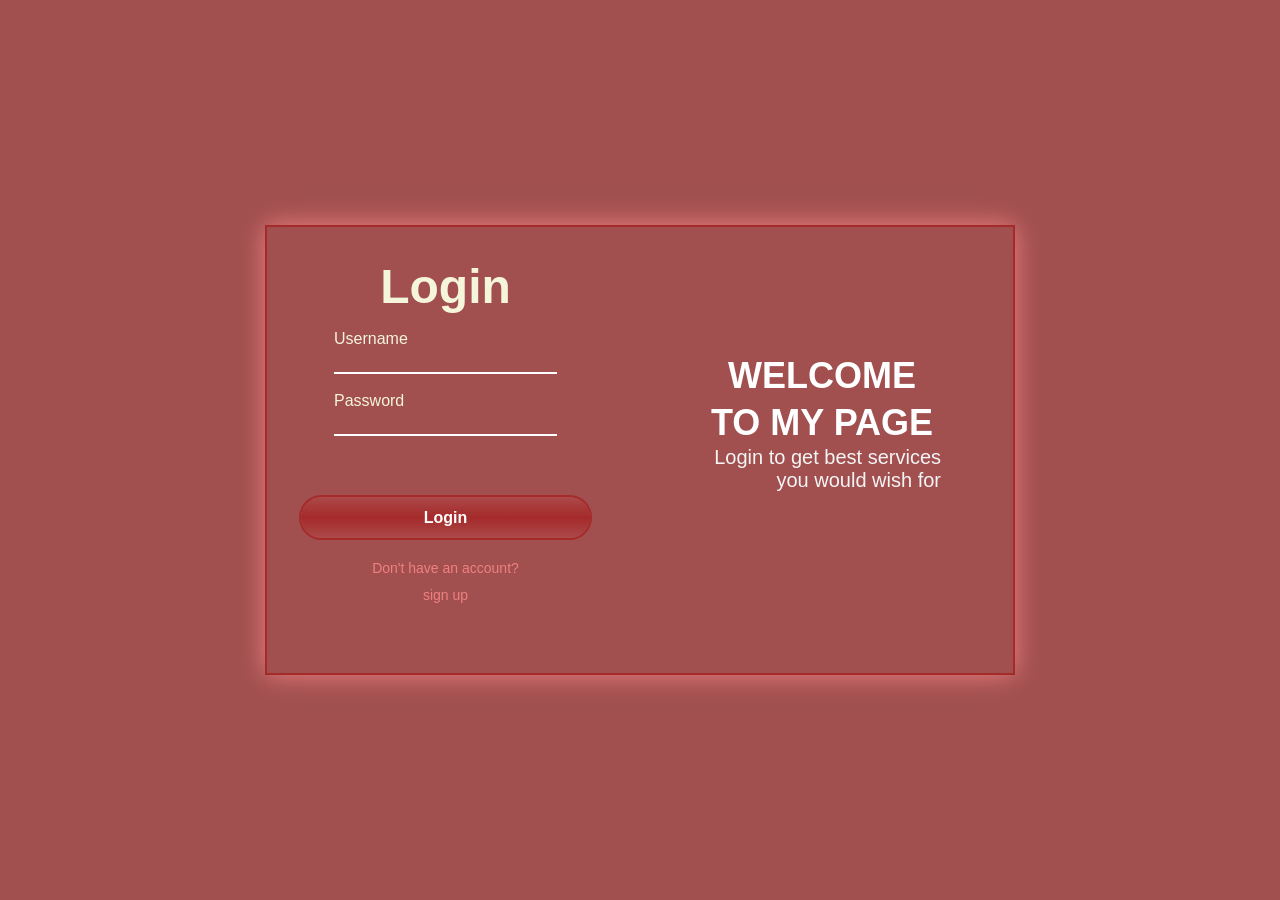
==== sign.html @ a0685e95 "first commit" ====
<!DOCTYPE html>
<html lang="en">

<head>
    <meta charset="UTF-8">
    <meta name="viewport" content="width=device-width, initial-scale=1.0">
    <title>login and sign up</title>
    

    <style>
        * {
            margin: 0;                       
            padding: 0;
            box-sizing: border-box;
            font-family: 'poppins', sans-serif;
        }

        body {
            display: flex;
            justify-content: center;
            align-items: center;
            min-height: 100vh;
            background-color: rgb(161, 79, 79);
        }

        .wrapper {
            width: 750px;
            height: 450px;
            background: transparent;
            border: 2px solid brown;
            overflow: hidden;
            box-shadow: 0 0 25px lightcoral;
           
            margin: 0 auto;
            justify-content: center;
            align-items: center;

        }

        .login, .signup {
             display: grid;
            grid-template-columns: 1fr 1fr;
            gap: 2rem;
            justify-content: center;
            align-items: center;
        }

        .form-box-login,
        .info-text-login {
            justify-content: center;
            align-content: center;
            margin: 2rem;
            /* display: none; */
        }

       .wrapper .form-box-register{
            right:0 ;
            padding: 0 40px 0 60px;
        }

        

        .form-box-login,.form-box-register h2 {
            font-size: 32px;
            text-align: center;
            color: beige;
            margin-bottom: 4rem;
        }

        .input-box {
            width: 100%;
            justify-content: center;
            position: relative;
            margin: 25px 0 ;
        }

        .input-box input {
            background: transparent;
            border: none;
            outline: none;
            border-bottom: 2px solid white;
            color: rgb(16, 15, 15);
            font-size: 16px;
            font-weight: 500;
            transition: 3s;
            padding-top:15px ;
            padding-right:23px ;
        }

        .input-box input:focus,
        .input-box input:valid {
            border-bottom-color: brown;
        }

        .input-box label {
            position: absolute;
            transform: translateY(-50%);
            font-size: 16px;
            color: beige;
            pointer-events: none;
            transition: 3s;

        }
        .input-box input:focus~label,
        .input-box input:valid~label{
            top: -10px;
            color: brown;
        } 

        .btn {
            position: relative;
            margin-top: 2rem;
            width: 100%;
            height: 45px;
            background: transparent;
            border: 2px solid brown;
            outline: none;
            cursor: pointer;
            border-radius: 40px;
            font-size: 16px;
            color: white;
            font-weight: 600;
            z-index: 1;
            overflow: hidden;
        }

        .btn::before {
            content: '';
            position: absolute;
            top: -100%;
            left: 0;
            width: 100%;
            height: 300%;
            background: linear-gradient(rgb(185, 136, 136), brown, rgb(185, 136, 136));
            z-index: -1;
            transition: .3s;
        }

        .btn:hover::before {
            top: 0;
        }

        .logreg-link {
            text-align: center;
            margin: 40px 10px;
            font-size: 16px;
            margin: 20px 0 10px ;
            color: white;
        }

        .logreg-link p,a {
            font-size: 14px;
            
            margin-bottom: 10px;
            font-size: 600;
            text-decoration: none;
            color: lightcoral;
        }

    

        .logreg-link a :hover {
            text-decoration: underline;
        }

         .wrapper .info-text {
            position: absolute;
            top: 0;
            width: 50%;
            height: 100%;
            display: flex;
            flex-direction: column;
        }

        .wrapper .info-text-login {
            right: 0;
            text-align: right;
            padding: 0 40px 60px 15px;

        } 

        .info-text-login h1 {
            font-size: 36px;
            color: white;
            line-height: 1.3;
            text-transform: uppercase;
            text-align: center;
        }

        .info-text-login p {
            font-size: 20px;
            color: whitesmoke;
        }

        .wrapper.bg-animate {
            position: absolute;
            top: 0;
            right: 0;
            width: 850px;
            height: 600px;
            background: linear-gradient(lightcoral, rgb(161, 79, 79));
            transform: rotate(10deg) skewY(40deg);
            transform-origin: bottom right;
            border-bottom: 3px solid brown;
        }
    </style>
</head>

<body>
    <div class="wrapper">
        <div class="login" id="login">
        <div class="form-box-login">
            <h2>Login</h2>
            <form action="#">
                <div class="input-box">
                    <label for="username">Username </label>
                    <input type="username" required>
                </div>
                <div class="input-box">
                    <label for="password">Password</label>
                    <input type="password" required>
                </div>
                <button type="submit" class="btn">Login</button>

                <div class="logreg-link">
                    <p>Don't have an account?</p>
                    <a href="#signup" class="register-link">sign up</a>
                </div>
            </form>
        </div>
        <div class="info-text-login">
            <h1>Welcome To My Page</h1>
            <p>Login to get best services you would wish for</p>
        </div>
        </div>

        <div class="signup" id="signup">
        <div class="form-box-register">
            <h2>Sign up</h2>
            <form action="#">
                <div class="input-box">
                    <label for="username">Username </label>
                    <input type="username" required>
                </div>

                <div class="input-box">
                    <label for="email">Email</label>
                    <input type="email" required>
                </div>

                <div class="input-box">
                    <label for="password">Password</label>
                    <input type="password" required>
                </div>

                <button type="submit" class="btn">Sign up</button>

                <div class="logreg-link">
                    <p>Already have an account?</p>
                    <a href="#login" class="login-link">Login</a>
                </div>
            </form>
        </div>
        <div class="info-text-register">
            <h1>Welcome back!</h1>
            <p>Register to get best services you would wish for</p>
        </div>
        </div>


    </div>
</body>

</html
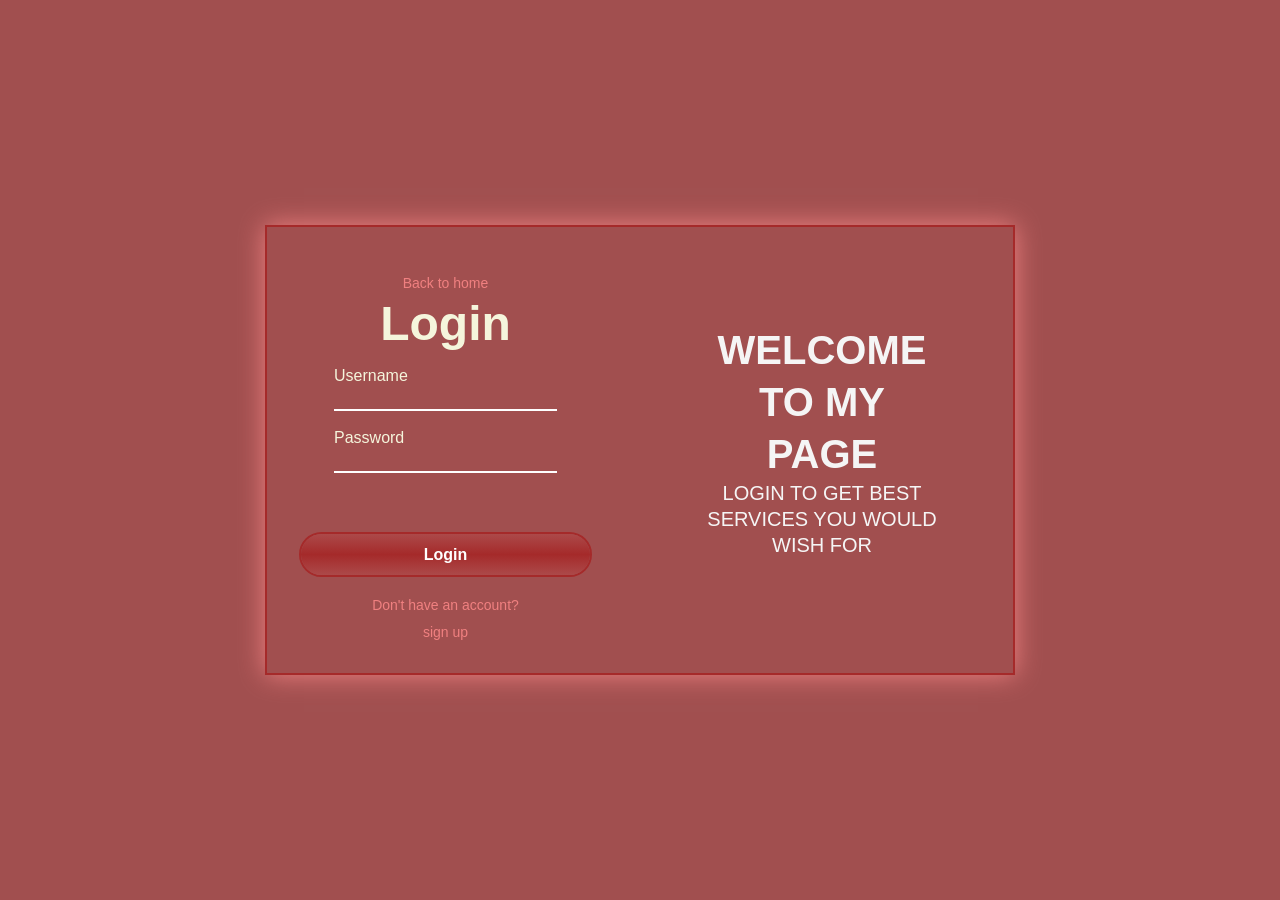
==== commit 8ea4d331: "modified portfolio" ====
--- a/sign.html
+++ b/sign.html
@@ -172,14 +172,14 @@
             flex-direction: column;
         }
 
-        .wrapper .info-text-login {
+        .wrapper .info-text-login, .info-text-register {
             right: 0;
-            text-align: right;
+            text-align: center;
             padding: 0 40px 60px 15px;
 
         } 
 
-        .info-text-login h1 {
+        .info-text-login, .info-text-register h1 {
             font-size: 36px;
             color: white;
             line-height: 1.3;
@@ -187,7 +187,7 @@
             text-align: center;
         }
 
-        .info-text-login p {
+        .info-text-login, .info-text-register p {
             font-size: 20px;
             color: whitesmoke;
         }
@@ -210,6 +210,7 @@
     <div class="wrapper">
         <div class="login" id="login">
         <div class="form-box-login">
+            <a href="index.html">Back to home</a>
             <h2>Login</h2>
             <form action="#">
                 <div class="input-box">
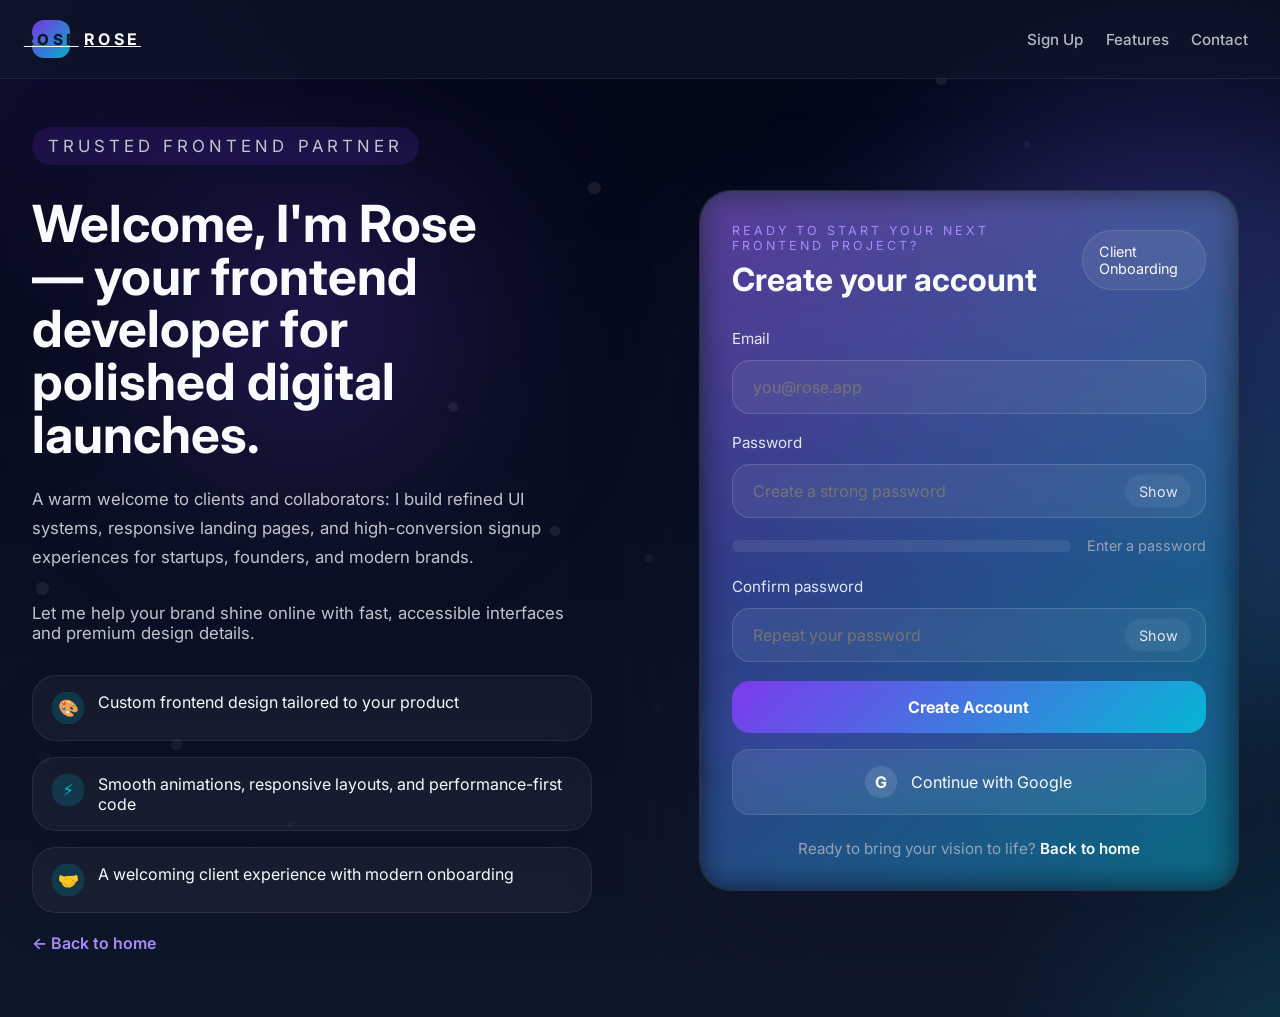
==== commit a7c27139: "Refine and make responsive" ====
--- a/sign.html
+++ b/sign.html
@@ -1,275 +1,131 @@
-<!DOCTYPE html>
+﻿<!DOCTYPE html>
 <html lang="en">
 
 <head>
-    <meta charset="UTF-8">
-    <meta name="viewport" content="width=device-width, initial-scale=1.0">
-    <title>login and sign up</title>
-    
-
-    <style>
-        * {
-            margin: 0;                       
-            padding: 0;
-            box-sizing: border-box;
-            font-family: 'poppins', sans-serif;
-        }
-
-        body {
-            display: flex;
-            justify-content: center;
-            align-items: center;
-            min-height: 100vh;
-            background-color: rgb(161, 79, 79);
-        }
-
-        .wrapper {
-            width: 750px;
-            height: 450px;
-            background: transparent;
-            border: 2px solid brown;
-            overflow: hidden;
-            box-shadow: 0 0 25px lightcoral;
-           
-            margin: 0 auto;
-            justify-content: center;
-            align-items: center;
-
-        }
-
-        .login, .signup {
-             display: grid;
-            grid-template-columns: 1fr 1fr;
-            gap: 2rem;
-            justify-content: center;
-            align-items: center;
-        }
-
-        .form-box-login,
-        .info-text-login {
-            justify-content: center;
-            align-content: center;
-            margin: 2rem;
-            /* display: none; */
-        }
-
-       .wrapper .form-box-register{
-            right:0 ;
-            padding: 0 40px 0 60px;
-        }
-
-        
-
-        .form-box-login,.form-box-register h2 {
-            font-size: 32px;
-            text-align: center;
-            color: beige;
-            margin-bottom: 4rem;
-        }
-
-        .input-box {
-            width: 100%;
-            justify-content: center;
-            position: relative;
-            margin: 25px 0 ;
-        }
-
-        .input-box input {
-            background: transparent;
-            border: none;
-            outline: none;
-            border-bottom: 2px solid white;
-            color: rgb(16, 15, 15);
-            font-size: 16px;
-            font-weight: 500;
-            transition: 3s;
-            padding-top:15px ;
-            padding-right:23px ;
-        }
-
-        .input-box input:focus,
-        .input-box input:valid {
-            border-bottom-color: brown;
-        }
-
-        .input-box label {
-            position: absolute;
-            transform: translateY(-50%);
-            font-size: 16px;
-            color: beige;
-            pointer-events: none;
-            transition: 3s;
-
-        }
-        .input-box input:focus~label,
-        .input-box input:valid~label{
-            top: -10px;
-            color: brown;
-        } 
-
-        .btn {
-            position: relative;
-            margin-top: 2rem;
-            width: 100%;
-            height: 45px;
-            background: transparent;
-            border: 2px solid brown;
-            outline: none;
-            cursor: pointer;
-            border-radius: 40px;
-            font-size: 16px;
-            color: white;
-            font-weight: 600;
-            z-index: 1;
-            overflow: hidden;
-        }
-
-        .btn::before {
-            content: '';
-            position: absolute;
-            top: -100%;
-            left: 0;
-            width: 100%;
-            height: 300%;
-            background: linear-gradient(rgb(185, 136, 136), brown, rgb(185, 136, 136));
-            z-index: -1;
-            transition: .3s;
-        }
-
-        .btn:hover::before {
-            top: 0;
-        }
-
-        .logreg-link {
-            text-align: center;
-            margin: 40px 10px;
-            font-size: 16px;
-            margin: 20px 0 10px ;
-            color: white;
-        }
-
-        .logreg-link p,a {
-            font-size: 14px;
-            
-            margin-bottom: 10px;
-            font-size: 600;
-            text-decoration: none;
-            color: lightcoral;
-        }
-
-    
-
-        .logreg-link a :hover {
-            text-decoration: underline;
-        }
-
-         .wrapper .info-text {
-            position: absolute;
-            top: 0;
-            width: 50%;
-            height: 100%;
-            display: flex;
-            flex-direction: column;
-        }
-
-        .wrapper .info-text-login, .info-text-register {
-            right: 0;
-            text-align: center;
-            padding: 0 40px 60px 15px;
-
-        } 
-
-        .info-text-login, .info-text-register h1 {
-            font-size: 36px;
-            color: white;
-            line-height: 1.3;
-            text-transform: uppercase;
-            text-align: center;
-        }
-
-        .info-text-login, .info-text-register p {
-            font-size: 20px;
-            color: whitesmoke;
-        }
-
-        .wrapper.bg-animate {
-            position: absolute;
-            top: 0;
-            right: 0;
-            width: 850px;
-            height: 600px;
-            background: linear-gradient(lightcoral, rgb(161, 79, 79));
-            transform: rotate(10deg) skewY(40deg);
-            transform-origin: bottom right;
-            border-bottom: 3px solid brown;
-        }
-    </style>
+  <meta charset="UTF-8" />
+  <meta name="viewport" content="width=device-width, initial-scale=1.0" />
+  <meta name="description" content="Premium signup experience with glassmorphism, animated background, and motion design." />
+  <title>Rose | Create Account</title>
+  <link rel="preconnect" href="https://fonts.googleapis.com">
+  <link rel="preconnect" href="https://fonts.gstatic.com" crossorigin>
+  <link href="https://fonts.googleapis.com/css2?family=Inter:wght@400;500;600;700;800&family=Poppins:wght@400;500;600;700&display=swap" rel="stylesheet">
+  <link rel="stylesheet" href="sign.css" />
 </head>
 
 <body>
-    <div class="wrapper">
-        <div class="login" id="login">
-        <div class="form-box-login">
-            <a href="index.html">Back to home</a>
-            <h2>Login</h2>
-            <form action="#">
-                <div class="input-box">
-                    <label for="username">Username </label>
-                    <input type="username" required>
-                </div>
-                <div class="input-box">
-                    <label for="password">Password</label>
-                    <input type="password" required>
-                </div>
-                <button type="submit" class="btn">Login</button>
+  <div class="page-shell">
+    <div class="background-visuals" aria-hidden="true">
+      <div class="gradient-glow"></div>
+      <div class="wave-shape"></div>
+      <div class="particle-grid"></div>
+      <div class="mouse-glow" id="mouseGlow"></div>
+    </div>
 
-                <div class="logreg-link">
-                    <p>Don't have an account?</p>
-                    <a href="#signup" class="register-link">sign up</a>
-                </div>
-            </form>
+    <header class="topbar">
+      <a href="index.html" class="brand-link">
+        <span class="brand-mark">rose</span>
+        <span class="brand-name">Rose</span>
+      </a>
+      <nav class="desktop-nav" aria-label="Primary">
+        <a href="#signup">Sign Up</a>
+        <a href="#features">Features</a>
+        <a href="#contact">Contact</a>
+      </nav>
+      <button class="menu-toggle" aria-label="Toggle menu" aria-expanded="false">
+        <span></span>
+        <span></span>
+        <span></span>
+      </button>
+    </header>
+
+    <div class="mobile-menu" id="mobileMenu" aria-hidden="true">
+      <nav>
+        <a href="#signup">Sign Up</a>
+        <a href="#features">Features</a>
+        <a href="#contact">Contact</a>
+      </nav>
+    </div>
+
+    <main class="hero-split">
+      <section class="hero-copy reveal">
+        <p class="eyebrow">Trusted frontend partner</p>
+        <h1>Welcome, I'm Rose — your frontend developer for polished digital launches.</h1>
+        <p class="hero-note">A warm welcome to clients and collaborators: I build refined UI systems, responsive landing pages, and high-conversion signup experiences for startups, founders, and modern brands.</p>
+        <p>Let me help your brand shine online with fast, accessible interfaces and premium design details.</p>
+        <ul class="feature-list">
+          <li><span>🎨</span> Custom frontend design tailored to your product</li>
+          <li><span>⚡</span> Smooth animations, responsive layouts, and performance-first code</li>
+          <li><span>🤝</span> A welcoming client experience with modern onboarding</li>
+        </ul>
+        <a class="home-link" href="index.html">← Back to home</a>
+      </section>
+
+      <section class="signup-panel reveal" id="signup">
+        <div class="glass-card">
+          <div class="card-header">
+            <div>
+              <p class="subtitle">Ready to start your next frontend project?</p>
+              <h2>Create your account</h2>
+            </div>
+            <span class="status-pill">Client Onboarding</span>
+          </div>
+
+          <form class="signup-form" id="signupForm" novalidate>
+            <label class="input-group" for="email">
+              <span>Email</span>
+              <div class="input-wrap">
+                <input type="email" id="email" name="email" placeholder="you@rose.app" required autocomplete="email" />
+              </div>
+            </label>
+
+            <label class="input-group" for="password">
+              <span>Password</span>
+              <div class="input-wrap">
+                <input type="password" id="password" name="password" placeholder="Create a strong password" required autocomplete="new-password" />
+                <button type="button" class="toggle-password" data-target="password" aria-label="Show password">Show</button>
+              </div>
+            </label>
+
+            <div class="strength-meter" id="strengthMeter">
+              <span class="strength-bar"></span>
+              <small class="strength-label">Enter a password</small>
+            </div>
+
+            <label class="input-group" for="confirmPassword">
+              <span>Confirm password</span>
+              <div class="input-wrap">
+                <input type="password" id="confirmPassword" name="confirmPassword" placeholder="Repeat your password" required autocomplete="new-password" />
+                <button type="button" class="toggle-password" data-target="confirmPassword" aria-label="Show confirm password">Show</button>
+              </div>
+            </label>
+
+            <button type="submit" class="primary-btn" id="submitButton">
+              <span class="btn-label">Create Account</span>
+              <span class="btn-loader" aria-hidden="true"></span>
+            </button>
+
+            <button type="button" class="google-btn">
+              <span class="google-mark">G</span>
+              Continue with Google
+            </button>
+
+            <p class="secondary-text">Ready to bring your vision to life? <a href="index.html">Back to home</a></p>
+          </form>
+
+          <div class="success-modal" id="successModal" aria-hidden="true">
+            <div class="success-card">
+              <div class="success-icon">✓</div>
+              <h3>Nice to meet you</h3>
+              <p>Your project details are received. I’ll be in touch soon to take your frontend experience live.</p>
+              <button class="secondary-btn" id="continueBtn">Continue</button>
+            </div>
+          </div>
         </div>
-        <div class="info-text-login">
-            <h1>Welcome To My Page</h1>
-            <p>Login to get best services you would wish for</p>
-        </div>
-        </div>
+      </section>
+    </main>
+  </div>
 
-        <div class="signup" id="signup">
-        <div class="form-box-register">
-            <h2>Sign up</h2>
-            <form action="#">
-                <div class="input-box">
-                    <label for="username">Username </label>
-                    <input type="username" required>
-                </div>
-
-                <div class="input-box">
-                    <label for="email">Email</label>
-                    <input type="email" required>
-                </div>
-
-                <div class="input-box">
-                    <label for="password">Password</label>
-                    <input type="password" required>
-                </div>
-
-                <button type="submit" class="btn">Sign up</button>
-
-                <div class="logreg-link">
-                    <p>Already have an account?</p>
-                    <a href="#login" class="login-link">Login</a>
-                </div>
-            </form>
-        </div>
-        <div class="info-text-register">
-            <h1>Welcome back!</h1>
-            <p>Register to get best services you would wish for</p>
-        </div>
-        </div>
-
-
-    </div>
+  <script src="sign.js" type="module"></script>
 </body>
 
-</html+</html>
--- a/sign.css
+++ b/sign.css
@@ -0,0 +1,745 @@
+﻿:root {
+  --bg: #0F172A;
+  --panel: rgba(15, 23, 42, 0.92);
+  --surface: rgba(15, 23, 42, 0.78);
+  --text: #F8FAFC;
+  --muted: #94A3B8;
+  --accent: #7C3AED;
+  --accent-soft: #06B6D4;
+  --border: rgba(248, 250, 252, 0.14);
+}
+
+* {
+  margin: 0;
+  padding: 0;
+  box-sizing: border-box;
+}
+
+html {
+  scroll-behavior: smooth;
+}
+
+body {
+  min-height: 100vh;
+  font-family: 'Inter', system-ui, sans-serif;
+  color: var(--text);
+  background: radial-gradient(circle at top left, rgba(124, 58, 237, 0.12), transparent 20%),
+    radial-gradient(circle at bottom right, rgba(6, 182, 212, 0.16), transparent 18%),
+    linear-gradient(180deg, #020617 0%, #0F172A 100%);
+  overflow-x: hidden;
+}
+
+button,
+input,
+textarea {
+  font: inherit;
+}
+
+.page-shell {
+  position: relative;
+  min-height: 100vh;
+  overflow: hidden;
+}
+
+.background-visuals {
+  position: fixed;
+  inset: 0;
+  z-index: -10;
+  pointer-events: none;
+}
+
+.gradient-glow {
+  position: absolute;
+  top: 8%;
+  left: 5%;
+  width: 480px;
+  height: 480px;
+  border-radius: 50%;
+  background: radial-gradient(circle, rgba(124, 58, 237, 0.5), transparent 55%);
+  filter: blur(100px);
+}
+
+.wave-shape {
+  position: absolute;
+  top: 12%;
+  right: -16%;
+  width: 620px;
+  height: 620px;
+  background: linear-gradient(135deg, rgba(124, 58, 237, 0.35), rgba(6, 182, 212, 0.32));
+  border-radius: 48% 52% 42% 58% / 52% 47% 53% 48%;
+  filter: blur(90px);
+  transform: rotate(20deg);
+}
+
+.particle-grid {
+  position: absolute;
+  inset: 0;
+}
+
+.particle-grid span {
+  position: absolute;
+  border-radius: 50%;
+  background: rgba(248, 250, 252, 0.18);
+  filter: blur(0.5px);
+  animation: drift 18s ease-in-out infinite;
+}
+
+@keyframes drift {
+  0%, 100% {
+    transform: translate3d(0, 0, 0);
+    opacity: 0.2;
+  }
+  50% {
+    transform: translate3d(18px, -24px, 0);
+    opacity: 0.7;
+  }
+}
+
+.mouse-glow {
+  position: absolute;
+  width: 150px;
+  height: 150px;
+  border-radius: 50%;
+  background: radial-gradient(circle, rgba(248, 250, 252, 0.16), transparent 55%);
+  pointer-events: none;
+  transform: translate3d(-50%, -50%, 0);
+  opacity: 0;
+  transition: opacity 0.25s ease;
+}
+
+.topbar {
+  position: sticky;
+  top: 0;
+  z-index: 10;
+  display: flex;
+  align-items: center;
+  justify-content: space-between;
+  gap: 1rem;
+  padding: 1.25rem 2rem;
+  background: rgba(15, 23, 42, 0.68);
+  backdrop-filter: blur(18px);
+  border-bottom: 1px solid rgba(255, 255, 255, 0.08);
+}
+
+.brand-link {
+  display: inline-flex;
+  align-items: center;
+  gap: 0.85rem;
+  color: #F8FAFC;
+  text-transform: uppercase;
+  letter-spacing: 0.24em;
+  font-weight: 700;
+  font-size: 0.9rem;
+}
+
+.brand-mark {
+  display: inline-flex;
+  align-items: center;
+  justify-content: center;
+  width: 2.4rem;
+  height: 2.4rem;
+  border-radius: 12px;
+  background: linear-gradient(135deg, rgba(124, 58, 237, 0.95), rgba(6, 182, 212, 0.95));
+  color: #0F172A;
+  font-size: 0.95rem;
+  font-weight: 800;
+}
+
+.brand-name {
+  font-size: 1rem;
+}
+
+.desktop-nav {
+  display: flex;
+  align-items: center;
+  gap: 1.4rem;
+}
+
+.desktop-nav a {
+  color: rgba(248, 250, 252, 0.72);
+  text-decoration: none;
+  font-size: 0.95rem;
+  font-weight: 500;
+  transition: color 0.25s ease;
+}
+
+.desktop-nav a:hover,
+.desktop-nav a:focus-visible {
+  color: #F8FAFC;
+}
+
+.menu-toggle {
+  display: none;
+  width: 3rem;
+  height: 3rem;
+  border: 1px solid rgba(248, 250, 252, 0.12);
+  border-radius: 16px;
+  background: rgba(15, 23, 42, 0.72);
+  cursor: pointer;
+  position: relative;
+  align-items: center;
+  justify-content: center;
+}
+
+.menu-toggle span {
+  position: absolute;
+  width: 1.35rem;
+  height: 2px;
+  background: #F8FAFC;
+  border-radius: 999px;
+  transition: transform 0.3s ease;
+}
+
+.menu-toggle span:nth-child(1) {
+  top: 1rem;
+}
+
+.menu-toggle span:nth-child(2) {
+  top: 1.5rem;
+}
+
+.menu-toggle span:nth-child(3) {
+  top: 2rem;
+}
+
+.mobile-menu {
+  position: absolute;
+  top: 100%;
+  right: 0;
+  left: 0;
+  overflow: hidden;
+  max-height: 0;
+  transition: max-height 0.35s ease;
+  background: rgba(15, 23, 42, 0.96);
+  border-bottom: 1px solid rgba(255, 255, 255, 0.08);
+}
+
+.mobile-menu.open {
+  max-height: 260px;
+}
+
+.mobile-menu nav {
+  display: flex;
+  flex-direction: column;
+  gap: 1rem;
+  padding: 1.4rem 2rem 1.8rem;
+}
+
+.mobile-menu a {
+  color: #F8FAFC;
+  text-decoration: none;
+  font-size: 1rem;
+  font-weight: 600;
+}
+
+.hero-split {
+  position: relative;
+  display: grid;
+  grid-template-columns: 1.05fr 0.95fr;
+  min-height: calc(100vh - 104px);
+  gap: 2.5rem;
+  align-items: center;
+  padding: 3rem 2rem 4rem;
+}
+
+.hero-copy,
+.signup-panel {
+  position: relative;
+}
+
+.hero-copy.reveal,
+.signup-panel.reveal {
+  opacity: 0;
+  transform: translateY(24px);
+  animation: fadeInUp 1s ease forwards;
+}
+
+.hero-copy.reveal {
+  animation-delay: 0.1s;
+}
+
+.signup-panel.reveal {
+  animation-delay: 0.25s;
+}
+
+@keyframes fadeInUp {
+  to {
+    opacity: 1;
+    transform: translateY(0);
+  }
+}
+
+.hero-copy {
+  max-width: 560px;
+}
+
+.eyebrow {
+  display: inline-flex;
+  margin-bottom: 1.25rem;
+  padding: 0.55rem 1rem;
+  background: rgba(124, 58, 237, 0.15);
+  color: #D8B4FE;
+  text-transform: uppercase;
+  font-size: 0.8rem;
+  letter-spacing: 0.24em;
+  border-radius: 999px;
+}
+
+.hero-copy h1 {
+  font-size: clamp(2.4rem, 4vw, 4.2rem);
+  line-height: 1.03;
+  max-width: 14ch;
+  margin-bottom: 1.55rem;
+}
+
+.hero-copy p {
+  color: rgba(248, 250, 252, 0.77);
+  margin-bottom: 2rem;
+  max-width: 40rem;
+  font-size: 1.05rem;
+}
+
+.hero-note {
+  color: rgba(248, 250, 252, 0.84);
+  margin-bottom: 1.5rem;
+  max-width: 40rem;
+  font-size: 1.05rem;
+  line-height: 1.7;
+}
+
+.home-link {
+  display: inline-flex;
+  align-items: center;
+  gap: 0.5rem;
+  margin-top: 1.25rem;
+  color: #A78BFA;
+  text-decoration: none;
+  font-weight: 600;
+  transition: color 0.25s ease, transform 0.25s ease;
+}
+
+.home-link:hover {
+  color: #F8FAFC;
+  transform: translateX(-2px);
+}
+
+.feature-list {
+  list-style: none;
+  display: grid;
+  gap: 1rem;
+}
+
+.feature-list li {
+  display: grid;
+  grid-template-columns: auto 1fr;
+  gap: 0.85rem;
+  align-items: start;
+  padding: 1rem 1.2rem;
+  border-radius: 24px;
+  background: rgba(255, 255, 255, 0.04);
+  border: 1px solid rgba(255, 255, 255, 0.08);
+  color: #F8FAFC;
+  box-shadow: 0 18px 40px rgba(15, 23, 42, 0.15);
+}
+
+.feature-list span {
+  display: inline-flex;
+  align-items: center;
+  justify-content: center;
+  width: 2rem;
+  height: 2rem;
+  border-radius: 14px;
+  background: rgba(6, 182, 212, 0.18);
+  color: #06B6D4;
+  font-size: 1.05rem;
+}
+
+.signup-panel {
+  display: grid;
+  place-items: center;
+}
+
+.glass-card {
+  width: min(540px, 100%);
+  padding: 2rem;
+  border-radius: 32px;
+  background: rgba(15, 23, 42, 0.8);
+  border: 1px solid rgba(255, 255, 255, 0.12);
+  box-shadow: 0 48px 120px rgba(15, 23, 42, 0.45);
+  backdrop-filter: blur(26px);
+  position: relative;
+  overflow: hidden;
+}
+
+.glass-card::before {
+  content: '';
+  position: absolute;
+  inset: -1px;
+  background: linear-gradient(135deg, rgba(124, 58, 237, 0.75), rgba(6, 182, 212, 0.75));
+  filter: blur(16px);
+  opacity: 0.7;
+  z-index: -2;
+}
+
+.glass-card::after {
+  content: '';
+  position: absolute;
+  inset: 0;
+  border-radius: 32px;
+  background: linear-gradient(180deg, rgba(255, 255, 255, 0.1), transparent 55%);
+  pointer-events: none;
+  z-index: -1;
+}
+
+.card-header {
+  display: flex;
+  align-items: flex-start;
+  justify-content: space-between;
+  gap: 1rem;
+  margin-bottom: 2rem;
+}
+
+.subtitle {
+  margin: 0 0 0.7rem;
+  color: #A78BFA;
+  text-transform: uppercase;
+  letter-spacing: 0.24em;
+  font-size: 0.78rem;
+}
+
+.card-header h2 {
+  color: #F8FAFC;
+  font-size: 2rem;
+  line-height: 1.03;
+}
+
+.status-pill {
+  align-self: center;
+  padding: 0.75rem 1rem;
+  border-radius: 999px;
+  background: rgba(255, 255, 255, 0.07);
+  border: 1px solid rgba(255, 255, 255, 0.12);
+  color: #F8FAFC;
+  font-size: 0.9rem;
+}
+
+.input-group {
+  display: grid;
+  gap: 0.75rem;
+  margin-bottom: 1.2rem;
+}
+
+.input-group span {
+  color: #E2E8F0;
+  font-size: 0.95rem;
+}
+
+.input-wrap {
+  position: relative;
+}
+
+.input-wrap input {
+  width: 100%;
+  border-radius: 18px;
+  border: 1px solid rgba(255, 255, 255, 0.14);
+  background: rgba(255, 255, 255, 0.06);
+  color: #F8FAFC;
+  padding: 1rem 1.25rem;
+  font-size: 1rem;
+  transition: transform 0.25s ease, border-color 0.25s ease, background 0.25s ease;
+}
+
+.input-wrap input:focus {
+  outline: none;
+  border-color: rgba(124, 58, 237, 0.95);
+  background: rgba(255, 255, 255, 0.12);
+  box-shadow: 0 0 0 4px rgba(124, 58, 237, 0.12);
+}
+
+.toggle-password {
+  position: absolute;
+  right: 0.9rem;
+  top: 50%;
+  transform: translateY(-50%);
+  border: none;
+  background: rgba(255, 255, 255, 0.06);
+  color: #E2E8F0;
+  border-radius: 999px;
+  cursor: pointer;
+  padding: 0.5rem 0.85rem;
+  font-size: 0.9rem;
+  transition: background 0.2s ease, color 0.2s ease;
+}
+
+.toggle-password:hover {
+  background: rgba(255, 255, 255, 0.12);
+  color: #F8FAFC;
+}
+
+.strength-meter {
+  display: grid;
+  grid-template-columns: 1fr auto;
+  gap: 1rem;
+  align-items: center;
+  margin-bottom: 1.4rem;
+}
+
+.strength-bar {
+  position: relative;
+  width: 100%;
+  height: 0.75rem;
+  border-radius: 999px;
+  background: rgba(255, 255, 255, 0.08);
+  overflow: hidden;
+}
+
+.strength-bar::after {
+  content: '';
+  position: absolute;
+  inset: 0;
+  width: 0;
+  border-radius: 999px;
+  background: linear-gradient(90deg, #7C3AED 0%, #06B6D4 100%);
+  transition: width 0.35s ease;
+}
+
+.strength-meter.weak .strength-bar::after {
+  width: 25%;
+}
+
+.strength-meter.medium .strength-bar::after {
+  width: 58%;
+}
+
+.strength-meter.strong .strength-bar::after {
+  width: 100%;
+}
+
+.strength-label {
+  color: #94A3B8;
+  font-size: 0.9rem;
+  white-space: nowrap;
+}
+
+.primary-btn,
+.secondary-btn,
+.google-btn {
+  border: none;
+  font: inherit;
+}
+
+.primary-btn {
+  width: 100%;
+  display: inline-flex;
+  align-items: center;
+  justify-content: center;
+  gap: 0.85rem;
+  padding: 1rem 1.2rem;
+  color: #fff;
+  font-weight: 700;
+  font-size: 1rem;
+  border-radius: 18px;
+  background: linear-gradient(135deg, #7C3AED 0%, #06B6D4 100%);
+  box-shadow: 0 20px 50px rgba(124, 58, 237, 0.25);
+  cursor: pointer;
+  position: relative;
+  overflow: hidden;
+  transition: transform 0.25s ease, box-shadow 0.25s ease;
+}
+
+.primary-btn:hover {
+  transform: translateY(-2px);
+  box-shadow: 0 26px 60px rgba(124, 58, 237, 0.3);
+}
+
+.primary-btn .btn-loader {
+  width: 18px;
+  height: 18px;
+  border: 2px solid rgba(255, 255, 255, 0.5);
+  border-top-color: #ffffff;
+  border-radius: 50%;
+  animation: spin 1s linear infinite;
+  opacity: 0;
+  position: absolute;
+  right: 1rem;
+  top: 50%;
+  transform: translateY(-50%);
+}
+
+.primary-btn.loading .btn-loader {
+  opacity: 1;
+}
+
+.primary-btn.loading .btn-label {
+  opacity: 0.35;
+}
+
+@keyframes spin {
+  to {
+    transform: rotate(360deg);
+  }
+}
+
+.google-btn {
+  width: 100%;
+  display: inline-flex;
+  align-items: center;
+  justify-content: center;
+  gap: 0.85rem;
+  margin-top: 1rem;
+  padding: 1rem 1.2rem;
+  border-radius: 18px;
+  background: rgba(255, 255, 255, 0.08);
+  color: #F8FAFC;
+  backdrop-filter: blur(10px);
+  border: 1px solid rgba(255, 255, 255, 0.1);
+  cursor: pointer;
+  transition: transform 0.25s ease, background 0.25s ease;
+}
+
+.google-btn:hover {
+  transform: translateY(-2px);
+  background: rgba(255, 255, 255, 0.14);
+}
+
+.google-mark {
+  display: inline-flex;
+  align-items: center;
+  justify-content: center;
+  width: 2rem;
+  height: 2rem;
+  border-radius: 100%;
+  background: rgba(255, 255, 255, 0.12);
+  color: #F8FAFC;
+  font-weight: 700;
+}
+
+.secondary-text {
+  margin-top: 1.5rem;
+  text-align: center;
+  color: #94A3B8;
+  font-size: 0.95rem;
+}
+
+.secondary-text a {
+  color: #F8FAFC;
+  text-decoration: none;
+  font-weight: 600;
+}
+
+.secondary-text a:hover {
+  color: #7C3AED;
+}
+
+.success-modal {
+  position: absolute;
+  inset: 0;
+  display: flex;
+  align-items: center;
+  justify-content: center;
+  padding: 1.5rem;
+  background: rgba(15, 23, 42, 0.9);
+  opacity: 0;
+  visibility: hidden;
+  transition: opacity 0.35s ease, visibility 0.35s ease;
+}
+
+.success-modal.active {
+  opacity: 1;
+  visibility: visible;
+}
+
+.success-card {
+  width: min(420px, 100%);
+  border-radius: 28px;
+  background: rgba(15, 23, 42, 0.96);
+  border: 1px solid rgba(255, 255, 255, 0.12);
+  padding: 2.5rem;
+  text-align: center;
+  box-shadow: 0 38px 110px rgba(15, 23, 42, 0.45);
+}
+
+.success-icon {
+  width: 80px;
+  height: 80px;
+  margin: 0 auto 1.35rem;
+  border-radius: 50%;
+  display: grid;
+  place-items: center;
+  background: linear-gradient(135deg, #7C3AED 0%, #06B6D4 100%);
+  color: #0F172A;
+  font-size: 2.2rem;
+  box-shadow: 0 28px 60px rgba(124, 58, 237, 0.35);
+}
+
+.secondary-btn {
+  width: 100%;
+  margin-top: 1.6rem;
+  padding: 1rem 1.2rem;
+  border-radius: 18px;
+  background: rgba(255, 255, 255, 0.08);
+  color: #F8FAFC;
+  cursor: pointer;
+  transition: background 0.25s ease;
+}
+
+.secondary-btn:hover {
+  background: rgba(255, 255, 255, 0.14);
+}
+
+@media (max-width: 980px) {
+  .hero-split {
+    grid-template-columns: 1fr;
+    min-height: auto;
+    padding: 2rem 1.5rem 3rem;
+  }
+
+  .desktop-nav {
+    display: none;
+  }
+
+  .menu-toggle {
+    display: flex;
+  }
+
+  .hero-copy {
+    order: 2;
+  }
+
+  .signup-panel {
+    order: 1;
+  }
+
+  .topbar {
+    padding: 1rem 1.5rem;
+  }
+}
+
+@media (max-width: 680px) {
+  .hero-split {
+    gap: 1.5rem;
+    padding: 1.4rem 1rem 2.5rem;
+  }
+
+  .glass-card {
+    padding: 1.6rem;
+    border-radius: 28px;
+  }
+
+  .card-header {
+    flex-direction: column;
+    gap: 0.85rem;
+  }
+
+  .hero-copy h1 {
+    font-size: 2.4rem;
+  }
+
+  .mobile-menu nav {
+    padding: 1rem 1.5rem 1.4rem;
+  }
+
+  .feature-list li {
+    padding: 0.95rem 1rem;
+  }
+}
